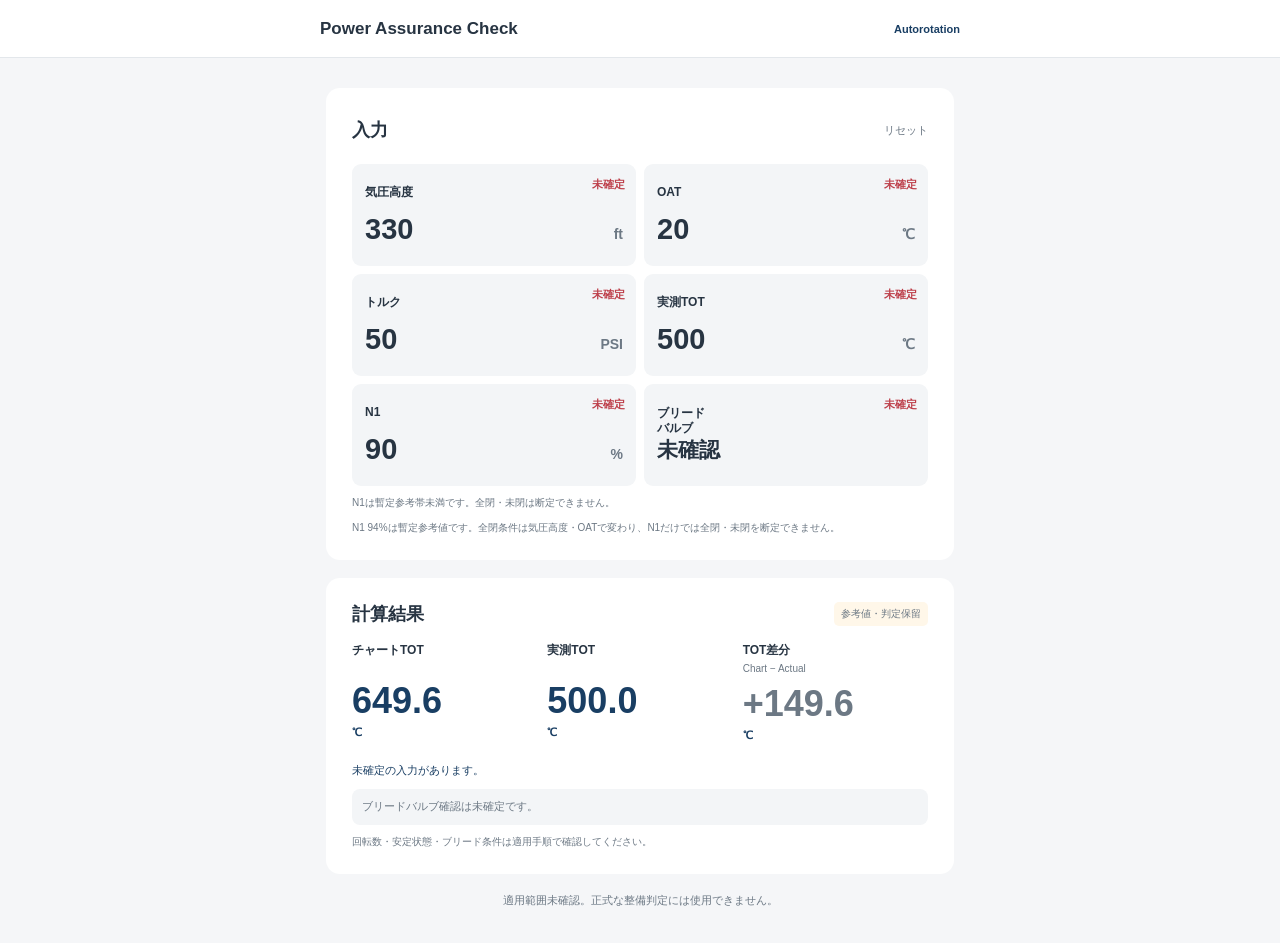
==== power-assurance/index.html @ df868a3d "feat: add provisional Power Assurance Check" ====
<!doctype html>
<html lang="ja">
<head>
  <meta charset="utf-8">
  <meta name="viewport" content="width=device-width, initial-scale=1">
  <meta name="theme-color" content="#f5f6f8">
  <title>Power Assurance Check</title>
  <link rel="stylesheet" href="./style.css">
  <script src="./chart-data.js" defer></script>
  <script src="./calculator.js" defer></script>
  <script src="./app.js?v=tot-colors-2" defer></script>
  <script src="./picker.js" defer></script>
</head>
<body>
  <header class="topbar"><div><h1>Power Assurance Check</h1><a href="../">Autorotation</a></div></header>
  <main>
    <section class="panel" aria-labelledby="input-heading">
      <div class="section-heading"><h2 id="input-heading">入力</h2><button id="reset" type="button">リセット</button></div>
      <form id="conditions" class="measurement-grid" novalidate>
        <input id="pressureAltitude" type="hidden" value="330">
        <button id="pressureAltitude-trigger" class="field wheel-card" type="button" data-picker="pressureAltitude" aria-haspopup="dialog" aria-controls="wheel-dialog" aria-describedby="pressureAltitude-state"><span class="field-name">気圧高度</span><span id="pressureAltitude-state" class="state-label">未確定</span><span class="field-value"><output id="pressureAltitude-value">330</output><small>ft</small></span></button>
        <input id="oat" type="hidden" value="20">
        <button id="oat-trigger" class="field wheel-card" type="button" data-picker="oat" aria-haspopup="dialog" aria-controls="wheel-dialog" aria-describedby="oat-state"><span class="field-name">OAT</span><span id="oat-state" class="state-label">未確定</span><span class="field-value"><output id="oat-value">20</output><small>℃</small></span></button>
        <input id="torque" type="hidden" value="50">
        <button id="torque-trigger" class="field wheel-card" type="button" data-picker="torque" aria-haspopup="dialog" aria-controls="wheel-dialog" aria-describedby="torque-state"><span class="field-name">トルク</span><span id="torque-state" class="state-label">未確定</span><span class="field-value"><output id="torque-value">50</output><small>PSI</small></span></button>
        <input id="actualTot" type="hidden" value="500">
        <button id="actualTot-trigger" class="field wheel-card" type="button" data-picker="actualTot" aria-haspopup="dialog" aria-controls="wheel-dialog" aria-describedby="actualTot-state"><span class="field-name">実測TOT</span><span id="actualTot-state" class="state-label">未確定</span><span class="field-value"><output id="actualTot-value">500</output><small>℃</small></span></button>
        <input id="n1" type="hidden" value="90">
        <button id="n1-trigger" class="field wheel-card" type="button" data-picker="n1" aria-haspopup="dialog" aria-controls="wheel-dialog" aria-describedby="n1-state"><span class="field-name">N1</span><span id="n1-state" class="state-label">未確定</span><span class="field-value"><output id="n1-value">90</output><small>%</small></span></button>
        <input id="bleedValve" type="hidden" value="unconfirmed">
        <button id="bleedValve-trigger" class="field wheel-card" type="button" data-picker="bleedValve" aria-haspopup="dialog" aria-controls="wheel-dialog" aria-describedby="bleedValve-state"><span class="field-name">ブリード<br>バルブ</span><span id="bleedValve-state" class="state-label">未確定</span><span class="field-value"><output id="bleedValve-value">未確認</output><small></small></span></button>
      </form>
      <p id="n1-note" class="field-note" role="status"></p>
      <p id="n1-reference" class="field-note">N1 94%は暫定参考値です。全閉条件は気圧高度・OATで変わり、N1だけでは全閉・未閉を断定できません。</p>
    </section>
    <section id="results" class="panel results" aria-labelledby="result-heading" data-inputs-confirmed="false">
      <div class="section-heading"><h2 id="result-heading">計算結果</h2><span id="assessment-label" class="badge" data-tone="neutral">参考値・判定保留</span></div>
      <div aria-live="polite" aria-atomic="true">
        <div class="result-grid"><div><h3>チャートTOT</h3><p class="chart-value"><output id="chart-tot">—</output> <small>℃</small></p></div><div><h3>実測TOT</h3><p class="actual-value"><output id="actual-tot">—</output> <small>℃</small></p></div><div><h3>TOT差分 <small>Chart − Actual</small></h3><p class="margin-value"><output id="margin" data-tone="neutral">—</output> <small>℃</small></p></div></div>
        <p id="calculation-status" class="status"></p>
        <p id="condition-status" class="condition-status neutral"></p>
      </div>
      <p class="field-note">回転数・安定状態・ブリード条件は適用手順で確認してください。</p>
    </section>
    <footer>適用範囲未確認。正式な整備判定には使用できません。</footer>
    <noscript><p class="field-note">計算にはJavaScriptが必要です。</p></noscript>
  </main>
  <dialog id="wheel-dialog" aria-labelledby="wheel-title" aria-describedby="wheel-help">
    <div class="dialog-heading"><h2 id="wheel-title">値を選択</h2><p id="wheel-help">上下にスワイプして選択</p></div>
    <div class="wheel-window"><div class="wheel-selection" aria-hidden="true"></div><div id="value-wheel" class="value-wheel" role="listbox" tabindex="0" aria-labelledby="wheel-title"></div></div>
    <p id="wheel-selection-value" class="wheel-current" aria-live="polite"></p>
    <div class="dialog-actions"><button id="cancel-wheel" type="button">キャンセル</button><button id="confirm-wheel" type="button">決定</button></div>
  </dialog>
</body>
</html>
---- power-assurance/style.css ----
:root{color-scheme:light;--ink:#273442;--muted:#6c7884;--line:#e3e7eb;--blue:#193e63;--green:#426d58;--paper:#f5f6f8}
*{box-sizing:border-box}body{margin:0;background:var(--paper);color:var(--ink);font-family:"Segoe UI","Noto Sans JP",sans-serif;-webkit-font-smoothing:antialiased}button,input{font:inherit}button{cursor:pointer;touch-action:manipulation}a{color:var(--blue);text-underline-offset:3px}button:focus-visible,input:focus-visible,summary:focus-visible{outline:2px solid var(--blue);outline-offset:3px}
.topbar{background:#fff;border-bottom:1px solid var(--line);padding:18px 20px}.topbar>div{max-width:1080px;margin:auto;display:flex;justify-content:space-between;align-items:center;gap:16px}.topbar a{font-size:14px;font-weight:650;text-decoration:none}.topbar span,.eyebrow{font-size:10px;font-weight:650;letter-spacing:.13em;color:var(--muted)}main{max-width:1120px;margin:auto;padding:30px 20px 36px}.page-heading{margin-bottom:24px}.eyebrow{margin:0 0 8px}h1{font-size:clamp(24px,5vw,32px);line-height:1.25;margin:8px 0 12px}.page-heading>p:last-child{font-size:13px;line-height:1.8;color:var(--muted);margin:0}
.notice{padding:16px 20px;background:#fff7e9;border:1px solid #e5d3ac;border-radius:12px;margin:0 0 22px;font-size:12px;line-height:1.8}.notice strong{display:block;font-size:15px;color:#7d551d}.notice span{display:block;margin-top:3px}.workspace{display:grid;grid-template-columns:1fr 1fr;gap:20px}.panel{background:#fff;border:1px solid var(--line);border-radius:14px;padding:24px}.section-heading{display:flex;justify-content:space-between;align-items:center;gap:12px;margin-bottom:18px}h2{font-size:17px;margin:0}h3{font-size:13px;margin:0;font-weight:600}h3 small{font-size:10px;font-weight:400;color:var(--muted)}button{border:1px solid #d5dee6;border-radius:8px;background:#f3f6f9;color:var(--blue);padding:9px 12px;min-height:44px;font-size:12px}.section-heading>button{flex-shrink:0}.field{display:grid;grid-template-columns:minmax(0,1fr) 145px;align-items:center;gap:12px;padding:12px 0;border-bottom:1px solid var(--line);font-size:13px;font-weight:600}.field>span:first-child>small{display:block;font-size:10px;font-weight:400;color:var(--muted);margin-top:5px}.number-wrap{display:flex;align-items:center;border:1px solid #cbd3dc;border-radius:8px}.number-wrap input{font-size:23px;font-variant-numeric:tabular-nums;background:transparent;color:var(--ink);width:100%;min-width:0;border:0;padding:8px 6px 8px 10px;outline:none}.number-wrap input::placeholder{font-size:14px;color:#99a1a9}.number-wrap>span{padding-right:10px;white-space:nowrap;font-size:12px;color:var(--muted);font-weight:400}.number-wrap:focus-within{outline:2px solid var(--blue)}.number-wrap input[aria-invalid=true]{background:#fff0eb}.example-button{margin-top:8px;width:100%}.field-note{font-size:11px;color:var(--muted);line-height:1.8;margin:12px 0 0}.field-note:empty{display:none}.badge{background:#fff7e9;color:#7d551d;border-radius:5px;padding:5px 7px;font-size:10px;white-space:nowrap}.chart-value{font-size:clamp(50px,8vw,72px);font-weight:700;color:var(--blue);line-height:1.2;margin:10px 0 28px;font-variant-numeric:tabular-nums}.chart-value small{font-size:16px;font-weight:400}.metrics{display:grid;grid-template-columns:1fr 1fr;gap:20px;border-top:1px solid var(--line);padding-top:20px}.metrics h3 small{display:block;margin-top:4px}.metrics p{font-size:29px;font-weight:650;margin:10px 0;font-variant-numeric:tabular-nums;overflow-wrap:anywhere}.metrics p small{font-size:12px;font-weight:400;color:var(--muted)}.status{font-size:12px;color:var(--blue);line-height:1.8;min-height:44px}.conditions{margin-top:22px;padding-top:18px;border-top:1px solid var(--line)}.conditions p{font-size:11px;line-height:1.8;color:var(--muted);margin:8px 0}
.method{margin-top:24px;border-top:1px solid var(--line);font-size:12px;line-height:1.9;color:var(--muted)}.method summary{padding:18px 2px;cursor:pointer;color:var(--ink)}.method p{margin:0 0 12px}footer{padding-top:24px;font-size:11px;line-height:1.9;text-align:center;color:var(--muted)}footer strong{font-weight:600;color:var(--ink)}footer p{margin:6px 0 0}
@media(max-width:700px){main{padding:22px 14px 28px}.workspace{grid-template-columns:1fr;gap:16px}.panel{padding:19px}.page-heading{margin-bottom:18px}.notice{padding:14px 16px}.chart-value{font-size:64px;margin-bottom:24px}.topbar{padding:16px 14px}.topbar span{font-size:9px}.field{grid-template-columns:minmax(0,1fr) 138px}.conditions{margin-top:16px}.metrics p{font-size:28px}}
@media(max-width:360px){.topbar a{font-size:12px}.topbar span{font-size:8px}.panel{padding:16px}.field{grid-template-columns:minmax(0,1fr) 123px;gap:8px}.field>span:first-child>small{font-size:9px}.section-heading{gap:7px}.badge{font-size:9px}}
.valve-field{display:block;font-size:13px;font-weight:600;border-bottom:1px solid var(--line);padding:16px 0}.valve-field small{display:block;color:var(--muted);font-size:11px;font-weight:400;margin:6px 0 10px}.valve-field select{font:inherit;font-size:16px;color:var(--ink);background:#fff;border:1px solid #cbd3dc;border-radius:8px;padding:10px 12px;width:100%;min-height:46px}.valve-field select:focus-visible{outline:2px solid var(--blue);outline-offset:3px}.caution,.condition-status{font-size:12px;line-height:1.8;background:#fff7e9;color:#7d551d;border-radius:8px;padding:11px 13px}.condition-status{margin:12px 0}
/* Only the Autorotation styles needed by this page are copied here. */
.topbar>div{max-width:640px}.topbar h1{margin:0;font-size:17px;font-weight:650}.topbar a{font-size:11px}main{max-width:660px;padding:22px 16px 32px}.page-heading{margin-bottom:18px}.workspace{grid-template-columns:1fr;gap:28px}.panel{border:0;padding:20px}.section-heading{gap:10px;margin-bottom:16px}h2{font-size:18px}#reset{border:0;background:transparent;min-height:36px;padding:4px 0 4px 12px;font-size:11px;color:var(--muted)}
.field{position:relative;display:block;min-height:86px;padding:13px 14px;margin-bottom:5px;border:1px solid transparent;border-radius:9px;background:#f3f5f7}.field>span:first-child,.field>label{display:block;font-size:13px;font-weight:600}.field>span:first-child>small,.field>label>small{font-size:11px;font-weight:400;color:var(--muted);margin-left:5px;display:inline}.field:focus-within{border-color:var(--blue)}.field .number-wrap{border:0;margin-top:6px}.field .number-wrap:focus-within{outline:0}.field .number-wrap input{font-size:30px;font-weight:700;padding:2px 0;color:var(--ink)}.field .number-wrap>span{font-size:16px;font-weight:650;padding-right:0}.field .number-wrap input::placeholder{font-size:22px;font-weight:400}.picker-field>label{padding-right:64px}.picker-open{position:absolute;right:8px;top:2px;min-width:58px;min-height:44px;border:0;background:transparent;padding:6px;font-size:12px}.field-note{margin-top:10px}.example-button{min-height:44px;border-radius:9px}.valve-field select{background:#f3f5f7;border-color:transparent;border-radius:9px}
.chart-value{font-size:clamp(50px,13vw,68px);margin:7px 0 21px;line-height:1.15}.chart-value small{font-size:17px;font-weight:650}.metrics{gap:20px;padding:18px 8px 0}.metrics h3{font-size:11px;font-weight:500;color:var(--muted)}.metrics p{font-size:28px;font-weight:650}.metrics p small{font-size:15px;font-weight:650}.status{font-size:11px;line-height:1.7}.method{margin-top:22px;line-height:1.8}footer{font-size:10px;padding-top:20px}
dialog{position:fixed;inset:auto 0 0;width:min(100%,480px);max-height:95dvh;margin:0 auto;border:0;border-radius:20px 20px 0 0;padding:22px 20px calc(20px + env(safe-area-inset-bottom));background:#fff;color:var(--ink);box-shadow:0 -10px 35px #27344224;overflow:auto}dialog::backdrop{background:#27344280}body:has(dialog[open]){overflow:hidden}.dialog-heading{text-align:center}.dialog-heading h2{font-size:20px}.dialog-heading p{font-size:12px;color:var(--muted);margin:8px 0 14px}.wheel-window{position:relative;margin:auto;max-width:310px}.value-wheel{height:260px;overflow-y:auto;overscroll-behavior:contain;scroll-snap-type:y mandatory;scrollbar-width:none;padding:104px 0;outline:none;touch-action:pan-y}.value-wheel::-webkit-scrollbar{display:none}.value-wheel:focus-visible{outline:2px solid var(--blue)}.wheel-option{height:52px;display:flex;align-items:center;justify-content:center;scroll-snap-align:center;font-size:27px;color:#9aa4ae;user-select:none;cursor:pointer;font-variant-numeric:tabular-nums}.wheel-option[aria-selected=true]{color:var(--ink);font-size:34px;font-weight:700}.wheel-selection{position:absolute;top:104px;left:0;right:0;height:52px;border-top:1px solid #bbc8d5;border-bottom:1px solid #bbc8d5;background:#eaf0f6aa;pointer-events:none}.wheel-current{text-align:center;font-size:18px;font-weight:650;margin:10px 0;color:var(--blue);font-variant-numeric:tabular-nums}.dialog-actions{display:grid;grid-template-columns:1fr 1.5fr;gap:12px}.dialog-actions button{min-height:56px;border:1px solid var(--line);border-radius:10px;background:#f2f4f6;font-size:16px;color:var(--ink)}#confirm-wheel{background:var(--blue);color:#fff;border-color:var(--blue);font-size:19px;font-weight:700}
@media(min-width:720px){main{padding-top:30px}.panel{padding:24px 26px}dialog{bottom:24px;border-radius:20px}}@media(max-width:360px){main{padding:14px 10px 26px}.panel{padding:16px}.field .number-wrap input{font-size:27px}.picker-field>label>small{display:block;margin-left:0;margin-top:4px}}

/* Compact numeric input and results, using the existing card palette. */
.measurement-grid{display:grid;grid-template-columns:repeat(2,minmax(0,1fr));gap:8px}.measurement-grid .field{margin:0;padding:11px 12px;min-height:98px}.measurement-grid .field>span:first-child,.measurement-grid .field>label{min-height:28px;font-size:12px;line-height:1.25}.measurement-grid .picker-field>label{padding-right:23px}.measurement-grid .number-wrap{margin-top:4px}.measurement-grid .number-wrap input{font-size:28px}.measurement-grid .number-wrap>span{font-size:14px}.measurement-grid .picker-open{right:0;top:0;min-width:36px;min-height:44px;font-size:18px;padding:4px}.measurement-grid .valve-field{margin:0;padding:11px 12px;border:0;border-radius:9px;background:#f3f5f7;min-width:0;font-size:12px}.measurement-grid .valve-field small{display:inline;font-size:10px;margin:0 0 0 4px}.measurement-grid .valve-field select{padding:6px 0;font-size:14px;min-height:44px;margin-top:5px}.measurement-grid .valve-field>span{display:block;min-height:28px}.input-actions{display:flex;gap:12px}.input-actions button{border:0;background:transparent;font-size:11px;color:var(--muted);min-height:36px;padding:4px 0}.results{margin-top:18px}.result-grid{display:grid;grid-template-columns:repeat(2,minmax(0,1fr));gap:16px;align-items:end}.result-grid h3{font-size:12px}.result-grid h3 small{display:block;margin-top:4px;font-size:10px}.result-grid .chart-value,.margin-value{font-size:clamp(35px,10vw,56px);line-height:1.15;margin:8px 0 14px;color:var(--blue);font-weight:700;font-variant-numeric:tabular-nums;overflow-wrap:anywhere}.result-grid p small{font-size:15px;font-weight:650}.status{min-height:0;margin:0}.status:empty{display:none}.condition-status{margin:10px 0 0;padding:8px 10px;font-size:11px}.caution{padding:8px 10px;font-size:11px}.field-note{font-size:10px;line-height:1.7;margin-top:8px}footer{padding-top:16px;font-size:11px}@media(max-width:360px){.measurement-grid .field>span:first-child,.measurement-grid .field>label{font-size:11px}.measurement-grid .number-wrap input{font-size:25px}.measurement-grid .field,.measurement-grid .valve-field{padding:10px}.measurement-grid .valve-field small{display:block;margin-left:0}}

/* Independent confirmation states for wheel cards. */
.measurement-grid .wheel-card{position:relative;width:100%;min-width:0;min-height:102px;text-align:left;color:var(--ink);padding:12px;border:1px solid transparent;background:#f3f5f7;cursor:pointer}.measurement-grid .wheel-card:focus-visible{outline:2px solid var(--blue);outline-offset:2px}.measurement-grid .wheel-card .field-name{display:block;min-height:32px;padding-right:44px;font-size:12px;line-height:1.3;overflow-wrap:anywhere}.wheel-card .state-label{position:absolute;top:12px;right:10px;font-size:11px;font-weight:700;color:#bd3f4a;white-space:nowrap}.wheel-card.confirmed .state-label{color:#25774c}.measurement-grid .wheel-card.confirmed{background:#fff;border-color:#cbd5df}.wheel-card .field-value{display:flex;align-items:baseline;justify-content:space-between;gap:4px;font-size:29px;font-weight:700;font-variant-numeric:tabular-nums;min-width:0}.wheel-card .field-value small{font-size:14px;font-weight:650;color:var(--muted)}#bleedValve-trigger .field-value{font-size:21px}.measurement-grid .valve-caution{background:#fff7e9!important;border-color:#e5d3ac!important}.measurement-grid .valve-success{background:#edf6ef!important;border-color:#c9dfd0!important}.condition-status.neutral{background:#f3f5f7;color:var(--muted)}.success{background:#edf6ef;color:#25774c;border-radius:8px;padding:8px 10px;font-size:11px}.result-grid{grid-template-columns:repeat(3,minmax(0,1fr));gap:10px}.result-grid .chart-value,.result-grid .margin-value,.actual-value{font-size:clamp(25px,7vw,40px);line-height:1.2;color:var(--blue);font-weight:700;margin:8px 0 14px;font-variant-numeric:tabular-nums;overflow-wrap:anywhere}.result-grid h3{min-height:29px}.result-grid p small{font-size:12px}.status{font-size:11px;line-height:1.7;margin-top:4px}@media(max-width:360px){.measurement-grid .wheel-card{padding:10px;min-height:106px}.measurement-grid .wheel-card .field-name{font-size:11px;padding-right:39px}.wheel-card .state-label{font-size:10px;right:8px;top:10px}.wheel-card .field-value{font-size:27px}#bleedValve-trigger .field-value{font-size:19px}.result-grid{gap:8px}.result-grid h3{font-size:11px}}

/* Keep result numbers aligned when a difference includes a sign and decimal. */
.result-grid{align-items:start}.result-grid .chart-value,.result-grid .margin-value,.result-grid .actual-value{font-size:clamp(22px,6vw,36px)}.result-grid p small{display:block;margin-top:4px;font-size:11px}

/* Result text colors reflect TOT only; the assessment remains provisional. */
#assessment-label[data-tone="neutral"],#margin[data-tone="neutral"]{color:var(--muted)}#assessment-label[data-tone="negative"],#margin[data-tone="negative"]{color:#bd3f4a}#assessment-label[data-tone="nonnegative"],#margin[data-tone="nonnegative"]{color:#25774c}
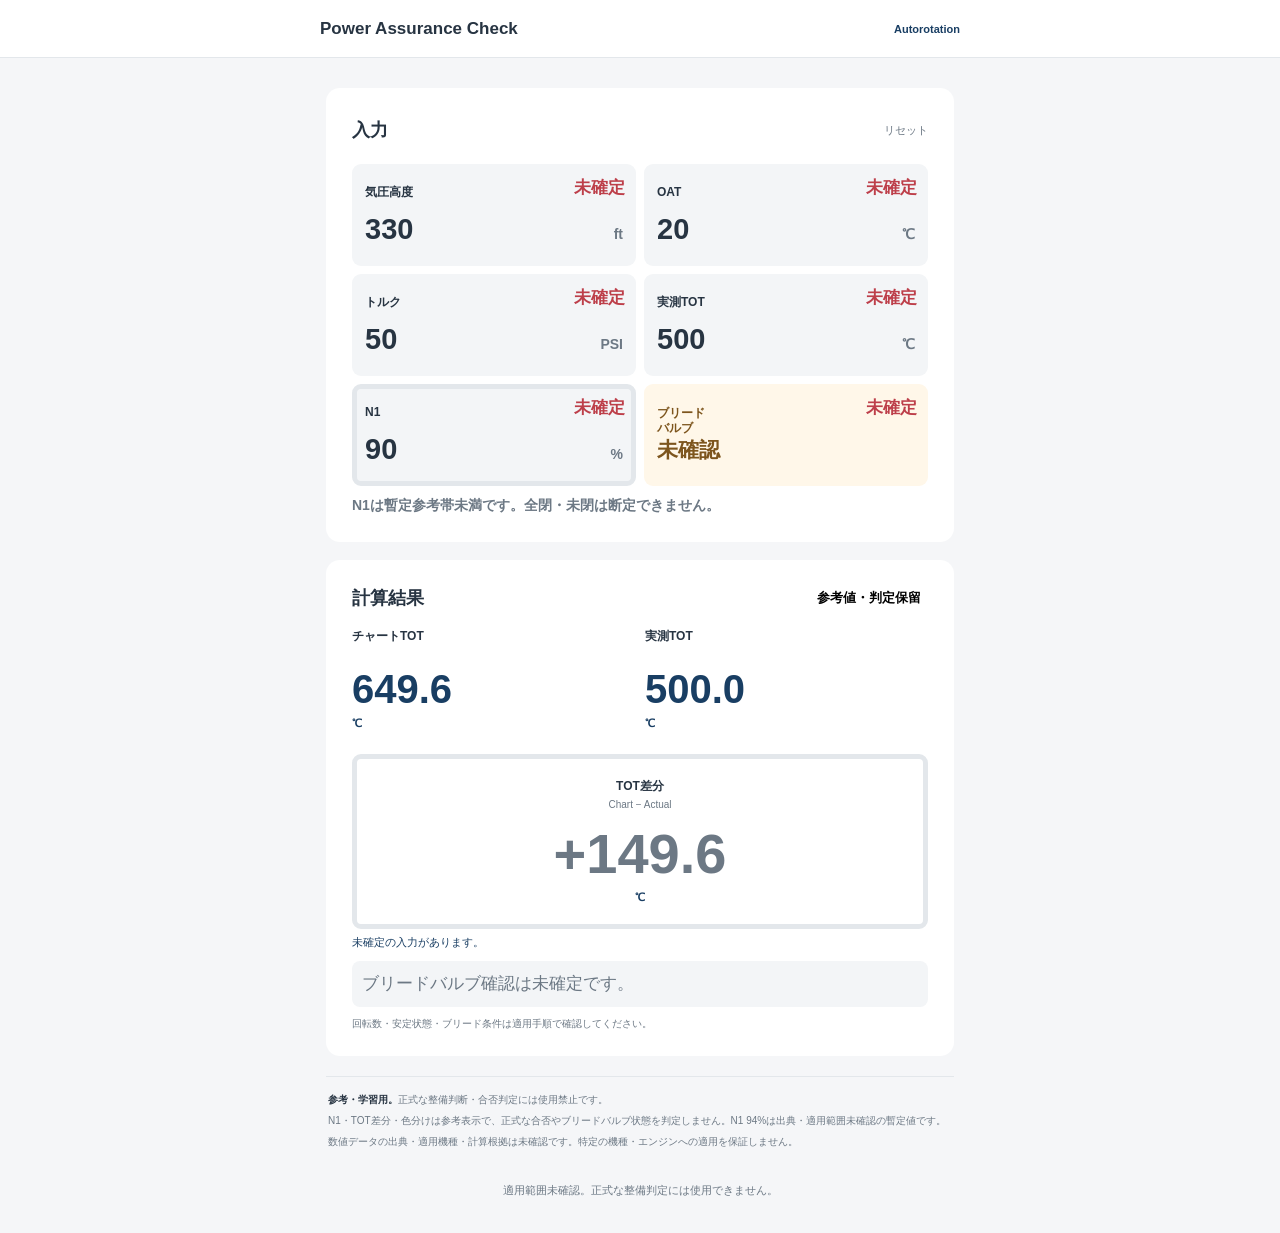
==== commit 0a75ec76: "docs: clarify provisional power assurance display" ====
--- a/power-assurance/index.html
+++ b/power-assurance/index.html
@@ -31,7 +31,6 @@
         <button id="bleedValve-trigger" class="field wheel-card" type="button" data-picker="bleedValve" aria-haspopup="dialog" aria-controls="wheel-dialog" aria-describedby="bleedValve-state"><span class="field-name">ブリード<br>バルブ</span><span id="bleedValve-state" class="state-label">未確定</span><span class="field-value"><output id="bleedValve-value">未確認</output><small></small></span></button>
       </form>
       <p id="n1-note" class="field-note" role="status"></p>
-      <p id="n1-reference" class="field-note">N1 94%は暫定参考値です。全閉条件は気圧高度・OATで変わり、N1だけでは全閉・未閉を断定できません。</p>
     </section>
     <section id="results" class="panel results" aria-labelledby="result-heading" data-inputs-confirmed="false">
       <div class="section-heading"><h2 id="result-heading">計算結果</h2><span id="assessment-label" class="badge" data-tone="neutral">参考値・判定保留</span></div>
@@ -42,6 +41,11 @@
       </div>
       <p class="field-note">回転数・安定状態・ブリード条件は適用手順で確認してください。</p>
     </section>
+    <aside class="reference-note" role="note" aria-label="参考表示について">
+      <p><strong>参考・学習用。</strong>正式な整備判断・合否判定には使用禁止です。</p>
+      <p>N1・TOT差分・色分けは参考表示で、正式な合否やブリードバルブ状態を判定しません。N1 94%は出典・適用範囲未確認の暫定値です。</p>
+      <p>数値データの出典・適用機種・計算根拠は未確認です。特定の機種・エンジンへの適用を保証しません。</p>
+    </aside>
     <footer>適用範囲未確認。正式な整備判定には使用できません。</footer>
     <noscript><p class="field-note">計算にはJavaScriptが必要です。</p></noscript>
   </main>
--- a/power-assurance/style.css
+++ b/power-assurance/style.css
@@ -17,10 +17,26 @@
 .measurement-grid{display:grid;grid-template-columns:repeat(2,minmax(0,1fr));gap:8px}.measurement-grid .field{margin:0;padding:11px 12px;min-height:98px}.measurement-grid .field>span:first-child,.measurement-grid .field>label{min-height:28px;font-size:12px;line-height:1.25}.measurement-grid .picker-field>label{padding-right:23px}.measurement-grid .number-wrap{margin-top:4px}.measurement-grid .number-wrap input{font-size:28px}.measurement-grid .number-wrap>span{font-size:14px}.measurement-grid .picker-open{right:0;top:0;min-width:36px;min-height:44px;font-size:18px;padding:4px}.measurement-grid .valve-field{margin:0;padding:11px 12px;border:0;border-radius:9px;background:#f3f5f7;min-width:0;font-size:12px}.measurement-grid .valve-field small{display:inline;font-size:10px;margin:0 0 0 4px}.measurement-grid .valve-field select{padding:6px 0;font-size:14px;min-height:44px;margin-top:5px}.measurement-grid .valve-field>span{display:block;min-height:28px}.input-actions{display:flex;gap:12px}.input-actions button{border:0;background:transparent;font-size:11px;color:var(--muted);min-height:36px;padding:4px 0}.results{margin-top:18px}.result-grid{display:grid;grid-template-columns:repeat(2,minmax(0,1fr));gap:16px;align-items:end}.result-grid h3{font-size:12px}.result-grid h3 small{display:block;margin-top:4px;font-size:10px}.result-grid .chart-value,.margin-value{font-size:clamp(35px,10vw,56px);line-height:1.15;margin:8px 0 14px;color:var(--blue);font-weight:700;font-variant-numeric:tabular-nums;overflow-wrap:anywhere}.result-grid p small{font-size:15px;font-weight:650}.status{min-height:0;margin:0}.status:empty{display:none}.condition-status{margin:10px 0 0;padding:8px 10px;font-size:11px}.caution{padding:8px 10px;font-size:11px}.field-note{font-size:10px;line-height:1.7;margin-top:8px}footer{padding-top:16px;font-size:11px}@media(max-width:360px){.measurement-grid .field>span:first-child,.measurement-grid .field>label{font-size:11px}.measurement-grid .number-wrap input{font-size:25px}.measurement-grid .field,.measurement-grid .valve-field{padding:10px}.measurement-grid .valve-field small{display:block;margin-left:0}}
 
 /* Independent confirmation states for wheel cards. */
-.measurement-grid .wheel-card{position:relative;width:100%;min-width:0;min-height:102px;text-align:left;color:var(--ink);padding:12px;border:1px solid transparent;background:#f3f5f7;cursor:pointer}.measurement-grid .wheel-card:focus-visible{outline:2px solid var(--blue);outline-offset:2px}.measurement-grid .wheel-card .field-name{display:block;min-height:32px;padding-right:44px;font-size:12px;line-height:1.3;overflow-wrap:anywhere}.wheel-card .state-label{position:absolute;top:12px;right:10px;font-size:11px;font-weight:700;color:#bd3f4a;white-space:nowrap}.wheel-card.confirmed .state-label{color:#25774c}.measurement-grid .wheel-card.confirmed{background:#fff;border-color:#cbd5df}.wheel-card .field-value{display:flex;align-items:baseline;justify-content:space-between;gap:4px;font-size:29px;font-weight:700;font-variant-numeric:tabular-nums;min-width:0}.wheel-card .field-value small{font-size:14px;font-weight:650;color:var(--muted)}#bleedValve-trigger .field-value{font-size:21px}.measurement-grid .valve-caution{background:#fff7e9!important;border-color:#e5d3ac!important}.measurement-grid .valve-success{background:#edf6ef!important;border-color:#c9dfd0!important}.condition-status.neutral{background:#f3f5f7;color:var(--muted)}.success{background:#edf6ef;color:#25774c;border-radius:8px;padding:8px 10px;font-size:11px}.result-grid{grid-template-columns:repeat(3,minmax(0,1fr));gap:10px}.result-grid .chart-value,.result-grid .margin-value,.actual-value{font-size:clamp(25px,7vw,40px);line-height:1.2;color:var(--blue);font-weight:700;margin:8px 0 14px;font-variant-numeric:tabular-nums;overflow-wrap:anywhere}.result-grid h3{min-height:29px}.result-grid p small{font-size:12px}.status{font-size:11px;line-height:1.7;margin-top:4px}@media(max-width:360px){.measurement-grid .wheel-card{padding:10px;min-height:106px}.measurement-grid .wheel-card .field-name{font-size:11px;padding-right:39px}.wheel-card .state-label{font-size:10px;right:8px;top:10px}.wheel-card .field-value{font-size:27px}#bleedValve-trigger .field-value{font-size:19px}.result-grid{gap:8px}.result-grid h3{font-size:11px}}
+.measurement-grid .wheel-card{position:relative;width:100%;min-width:0;min-height:102px;text-align:left;color:var(--ink);padding:12px;border:1px solid transparent;background:#f3f5f7;cursor:pointer}.measurement-grid .wheel-card:focus-visible{outline:2px solid var(--blue);outline-offset:2px}.measurement-grid .wheel-card .field-name{display:block;min-height:32px;padding-right:62px;font-size:12px;line-height:1.3;overflow-wrap:anywhere}.wheel-card .state-label{position:absolute;top:12px;right:10px;font-size:16.5px;font-weight:800;color:#bd3f4a;white-space:nowrap}.wheel-card.confirmed .state-label{color:#25774c}.measurement-grid .wheel-card.confirmed{background:#fff;border-color:#cbd5df}.wheel-card .field-value{display:flex;align-items:baseline;justify-content:space-between;gap:4px;font-size:29px;font-weight:700;font-variant-numeric:tabular-nums;min-width:0}.wheel-card .field-value small{font-size:14px;font-weight:650;color:var(--muted)}#bleedValve-trigger .field-value{font-size:21px}.measurement-grid .valve-caution{background:#fff7e9!important;border-color:#e5d3ac!important}.measurement-grid .valve-success{background:#edf6ef!important;border-color:#c9dfd0!important}.condition-status.neutral{background:#f3f5f7;color:var(--muted)}.success{background:#edf6ef;color:#25774c;border-radius:8px;padding:8px 10px;font-size:11px}.result-grid{grid-template-columns:repeat(3,minmax(0,1fr));gap:10px}.result-grid .chart-value,.result-grid .margin-value,.actual-value{font-size:clamp(25px,7vw,40px);line-height:1.2;color:var(--blue);font-weight:700;margin:8px 0 14px;font-variant-numeric:tabular-nums;overflow-wrap:anywhere}.result-grid h3{min-height:29px}.result-grid p small{font-size:12px}.status{font-size:11px;line-height:1.7;margin-top:4px}@media(max-width:360px){.measurement-grid .wheel-card{padding:10px;min-height:106px}.measurement-grid .wheel-card .field-name{font-size:11px;padding-right:56px}.wheel-card .state-label{font-size:15px;right:8px;top:10px}.wheel-card .field-value{font-size:27px}#bleedValve-trigger .field-value{font-size:19px}.result-grid{gap:8px}.result-grid h3{font-size:11px}}
 
-/* Keep result numbers aligned when a difference includes a sign and decimal. */
-.result-grid{align-items:start}.result-grid .chart-value,.result-grid .margin-value,.result-grid .actual-value{font-size:clamp(22px,6vw,36px)}.result-grid p small{display:block;margin-top:4px;font-size:11px}
+/* Pair the TOT readings above a prominent, centered difference. */
+.result-grid{grid-template-columns:repeat(2,minmax(0,1fr));align-items:start}.result-grid .chart-value,.result-grid .actual-value{font-size:clamp(28px,8vw,40px)}.result-grid p small{display:block;margin-top:4px;font-size:11px}
+.result-grid>div:last-child{grid-column:1/-1;min-width:0;border:5px solid var(--line);border-radius:9px;padding:19px 15px;text-align:center}.result-grid>div:last-child h3{min-height:0}.result-grid .margin-value{font-size:clamp(40px,12vw,56px);margin:10px 0 0}
+.result-grid>div:has(#margin[data-tone="nonnegative"]){border-color:#25774c}.result-grid>div:has(#margin[data-tone="negative"]){border-color:#bd3f4a}
 
 /* Result text colors reflect TOT only; the assessment remains provisional. */
 #assessment-label[data-tone="neutral"],#margin[data-tone="neutral"]{color:var(--muted)}#assessment-label[data-tone="negative"],#margin[data-tone="negative"]{color:#bd3f4a}#assessment-label[data-tone="nonnegative"],#margin[data-tone="nonnegative"]{color:#25774c}
+
+/* N1 uses the provisional reference only; keep the content clear of its border. */
+#n1-trigger{border:5px solid var(--line);padding:8px}#n1-trigger[data-tone="success"]{border-color:#25774c}#n1-trigger[data-tone="caution"]{border-color:#d97706}#n1-trigger .state-label{top:8px;right:6px}
+@media(max-width:360px){#n1-trigger{padding:6px}#n1-trigger .state-label{top:6px;right:4px}}
+
+/* Fill the valve card according to its selected confirmation state. */
+#bleedValve-trigger[data-valve-state="unconfirmed"]{background:#fff7e9!important;color:#7d551d}#bleedValve-trigger[data-valve-state="confirmed"]{background:#edf6ef!important;color:#25774c}#bleedValve-trigger[data-valve-state] .state-label{color:inherit}
+#bleedValve-trigger:not(.confirmed) .state-label{color:#bd3f4a}
+#bleedValve-trigger.confirmed .state-label{color:#25774c}
+
+#n1-note,#n1-reference{font-size:14px;font-weight:700}#assessment-label[data-tone]{font-size:13px;font-weight:700;color:#000;background:transparent;border:0}
+#condition-status{font-size:16.5px;overflow-wrap:anywhere}
+main:has(#bleedValve-trigger.confirmed[data-valve-state="unconfirmed"]) #condition-status{background:#fff7e9;color:#7d551d}
+.reference-note{margin-top:20px;padding:10px 2px;border-top:1px solid var(--line);color:var(--muted);font-size:10px;line-height:1.7}.reference-note p{margin:4px 0}.reference-note strong{color:var(--ink);font-weight:650}
